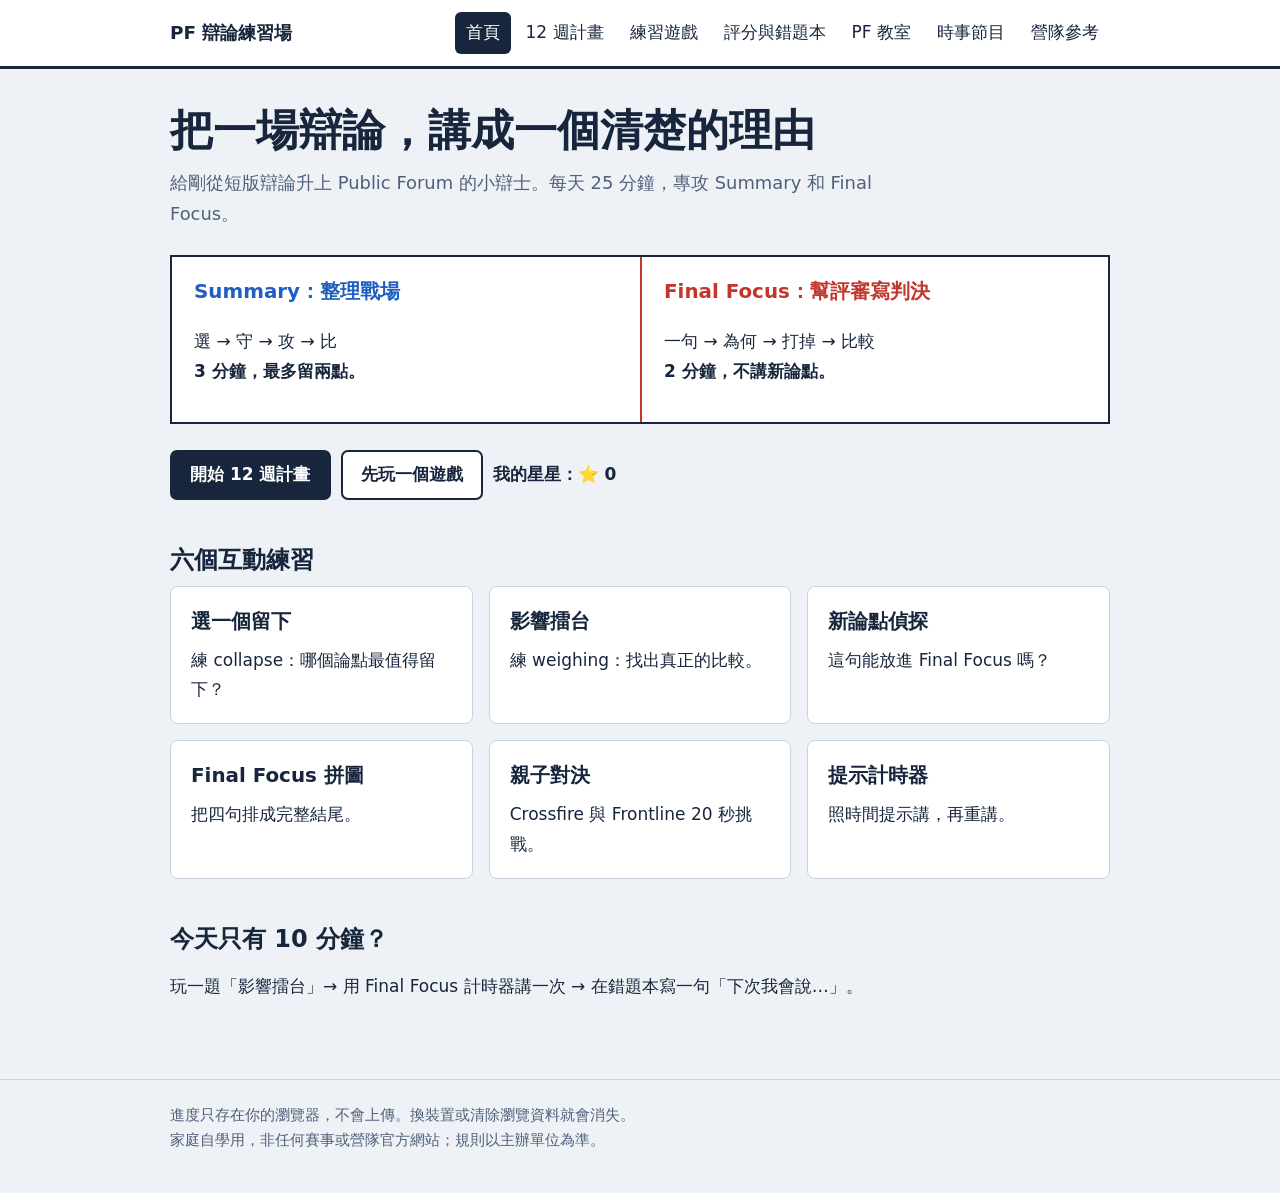
==== index.html @ 6cc1cc4f "Add PF debate 12-week plan and practice games Co-Authored-By: Claude Opus 5.5 <noreply@anthropic.com" ====
<!DOCTYPE html>
<html lang="zh-Hant">
<head>
<meta charset="utf-8">
<meta name="viewport" content="width=device-width,initial-scale=1">
<title>首頁｜PF 辯論練習場</title>
<meta name="description" content="Public Forum 12 週練習計畫與親子互動遊戲">
<link rel="icon" href="favicon.svg">
<link rel="stylesheet" href="style.css">
</head>
<body>
<header><div class="wrap"><a class="logo" href="index.html">PF 辯論練習場</a>
<nav aria-label="主選單"><a href="index.html" aria-current="page">首頁</a><a href="plan.html">12 週計畫</a><a href="games.html">練習遊戲</a><a href="score.html">評分與錯題本</a><a href="learn.html">PF 教室</a><a href="news.html">時事節目</a><a href="camps.html">營隊參考</a></nav></div></header>
<main class="wrap">
<h1>把一場辯論，講成一個清楚的理由</h1><p class="lead">給剛從短版辯論升上 Public Forum 的小辯士。每天 25 分鐘，專攻 Summary 和 Final Focus。</p>
<div class="flow"><div><h3 class="p">Summary：整理戰場</h3><p>選 → 守 → 攻 → 比<br><b>3 分鐘，最多留兩點。</b></p></div><div><h3 class="c">Final Focus：幫評審寫判決</h3><p>一句 → 為何 → 打掉 → 比較<br><b>2 分鐘，不講新論點。</b></p></div></div>
<p class="row"><a class="btn go" href="plan.html">開始 12 週計畫</a><a class="btn" href="games.html">先玩一個遊戲</a><span class="stars">我的星星：⭐ <span data-stars>0</span></span></p>
<h2>六個互動練習</h2><div class="grid"><a class="card" href="games.html#collapse"><h3>選一個留下</h3>練 collapse：哪個論點最值得留下？</a><a class="card" href="games.html#weigh"><h3>影響擂台</h3>練 weighing：找出真正的比較。</a><a class="card" href="games.html#detective"><h3>新論點偵探</h3>這句能放進 Final Focus 嗎？</a><a class="card" href="games.html#puzzle"><h3>Final Focus 拼圖</h3>把四句排成完整結尾。</a><a class="card" href="games.html#duel"><h3>親子對決</h3>Crossfire 與 Frontline 20 秒挑戰。</a><a class="card" href="games.html#timer"><h3>提示計時器</h3>照時間提示講，再重講。</a></div>
<h2>今天只有 10 分鐘？</h2><p>玩一題「影響擂台」→ 用 Final Focus 計時器講一次 → 在錯題本寫一句「下次我會說…」。</p>
</main>
<footer><div class="wrap small">進度只存在你的瀏覽器，不會上傳。換裝置或清除瀏覽資料就會消失。<br>家庭自學用，非任何賽事或營隊官方網站；規則以主辦單位為準。</div></footer>
<script src="app.js"></script>
</body>
</html>
---- style.css ----
:root{--bg:#eef2f6;--paper:#fff;--ink:#17263c;--soft:#50607a;--line:#c9d4e2;--pro:#1f5fbf;--con:#c2362b;--ok:#1d7a4f;--mark:#ffe06b;--probg:#e6effb}
@media(prefers-color-scheme:dark){:root{--bg:#0f1826;--paper:#18243a;--ink:#e9eff8;--soft:#a9b8ce;--line:#34455f;--pro:#86b6ff;--con:#ff9a8f;--ok:#6fd3a2;--mark:#6b5a10;--probg:#1a3155}}
*{box-sizing:border-box}
body{margin:0;background:var(--bg);color:var(--ink);font:17px/1.75 "Noto Sans TC","Microsoft JhengHei","PingFang TC",system-ui,sans-serif}
a{color:var(--pro)}.wrap{max-width:980px;margin:auto;padding-left:20px;padding-right:20px}
header{background:var(--paper);border-bottom:3px solid var(--ink)}
header .wrap{display:flex;flex-wrap:wrap;gap:6px 22px;align-items:center;padding-top:12px;padding-bottom:12px}
.logo{font-weight:800;font-size:1.15rem;color:var(--ink);text-decoration:none;margin-right:auto}
nav{display:flex;flex-wrap:wrap;gap:4px}nav a{padding:6px 11px;border-radius:6px;text-decoration:none;color:var(--ink)}
nav a:hover{background:var(--probg)}nav a[aria-current]{background:var(--ink);color:var(--paper)}
main{padding-top:34px;padding-bottom:60px}h1{font-size:clamp(1.8rem,5vw,2.7rem);line-height:1.25;margin:0 0 10px}h2{margin:44px 0 10px;font-size:1.5rem;line-height:1.35}h3{margin:20px 0 6px}
.lead{font-size:1.12rem;color:var(--soft);max-width:42em;margin-top:0}
.flow{display:grid;grid-template-columns:1fr 1fr;background:var(--paper);border:2px solid var(--ink);margin:26px 0}
.flow>div{padding:18px 22px}.flow>div+div{border-left:2px solid var(--con)}.flow h3{margin:0}.p{color:var(--pro)}.c{color:var(--con)}
.grid{display:grid;grid-template-columns:repeat(auto-fit,minmax(min(100%,270px),1fr));gap:16px}
.card{background:var(--paper);border:1px solid var(--line);border-radius:8px;padding:18px 20px}.card h3{margin-top:0}a.card{text-decoration:none;color:var(--ink)}a.card:hover{border-color:var(--pro);box-shadow:0 0 0 1px var(--pro)}
button,.btn{font:inherit;font-weight:700;min-height:46px;padding:8px 18px;border-radius:7px;border:2px solid var(--ink);background:var(--paper);color:var(--ink);cursor:pointer;text-decoration:none;display:inline-block}
button:hover:not(:disabled){background:var(--probg)}.go,.go:hover:not(:disabled){background:var(--ink);color:var(--paper)}button:disabled{cursor:default;opacity:.8}
:focus-visible{outline:3px solid var(--pro);outline-offset:2px}
.tw{overflow-x:auto;background:var(--paper);border:1px solid var(--line);border-radius:8px}table{border-collapse:collapse;width:100%;min-width:560px}th,td{padding:10px 13px;text-align:left;vertical-align:top;border-bottom:1px solid var(--line)}th{background:var(--probg)}tr:last-child td{border-bottom:0}
.week{background:var(--paper);border:1px solid var(--line);border-left:6px solid var(--pro);border-radius:6px;padding:14px 18px;margin:12px 0}.week.done{border-left-color:var(--ok)}.week summary{font-weight:700;cursor:pointer}.week label{display:flex;gap:10px;margin:7px 0}
input[type=checkbox]{width:21px;height:21px;flex:none;margin-top:5px}input[type=text],select{font:inherit;width:100%;padding:9px;border:1px solid var(--soft);border-radius:6px;background:var(--paper);color:var(--ink)}
.opts{display:grid;gap:10px;margin:14px 0}.opts button{text-align:left;font-weight:500;border-color:var(--line)}.opts .right{border-color:var(--ok);box-shadow:inset 5px 0 var(--ok)}.opts .wrong{border-color:var(--con);box-shadow:inset 5px 0 var(--con)}
.fb{min-height:3em;padding:10px 14px;border-left:5px solid var(--mark);background:var(--bg);border-radius:4px;margin-bottom:14px}.fb:empty{visibility:hidden}
.game{background:var(--paper);border:2px solid var(--ink);border-radius:10px;padding:clamp(16px,4vw,28px);margin:18px 0}.tabs{display:flex;gap:8px;flex-wrap:wrap}.tabs button[aria-pressed=true]{background:var(--ink);color:var(--paper)}
.q{font-size:1.2rem;font-weight:700}.clock{font-size:clamp(3.5rem,14vw,6rem);font-weight:800;font-variant-numeric:tabular-nums;line-height:1.1;margin:8px 0}.clock.end{color:var(--con)}.cue{background:var(--mark);padding:10px 14px;border-radius:6px;font-weight:700}
.row{display:flex;gap:10px;flex-wrap:wrap;align-items:center;margin:12px 0}.stars{font-weight:700}.bar{height:12px;background:var(--line);border-radius:6px;overflow:hidden}.bar i{display:block;height:100%;background:var(--ok);width:0}
.sort{padding:0;list-style:none}.sort li{display:flex;gap:8px;align-items:center;background:var(--bg);margin:8px 0;padding:10px;border-radius:6px}.sort span{flex:1}.sort button{min-width:46px;padding:4px}
.small{font-size:.92rem;color:var(--soft)}footer{border-top:1px solid var(--line);padding:22px 0 40px}
@media(max-width:600px){.flow{grid-template-columns:1fr}.flow>div+div{border-left:0;border-top:2px solid var(--con)}}
@media print{header,footer,.np{display:none}body{background:#fff}.week{break-inside:avoid}}
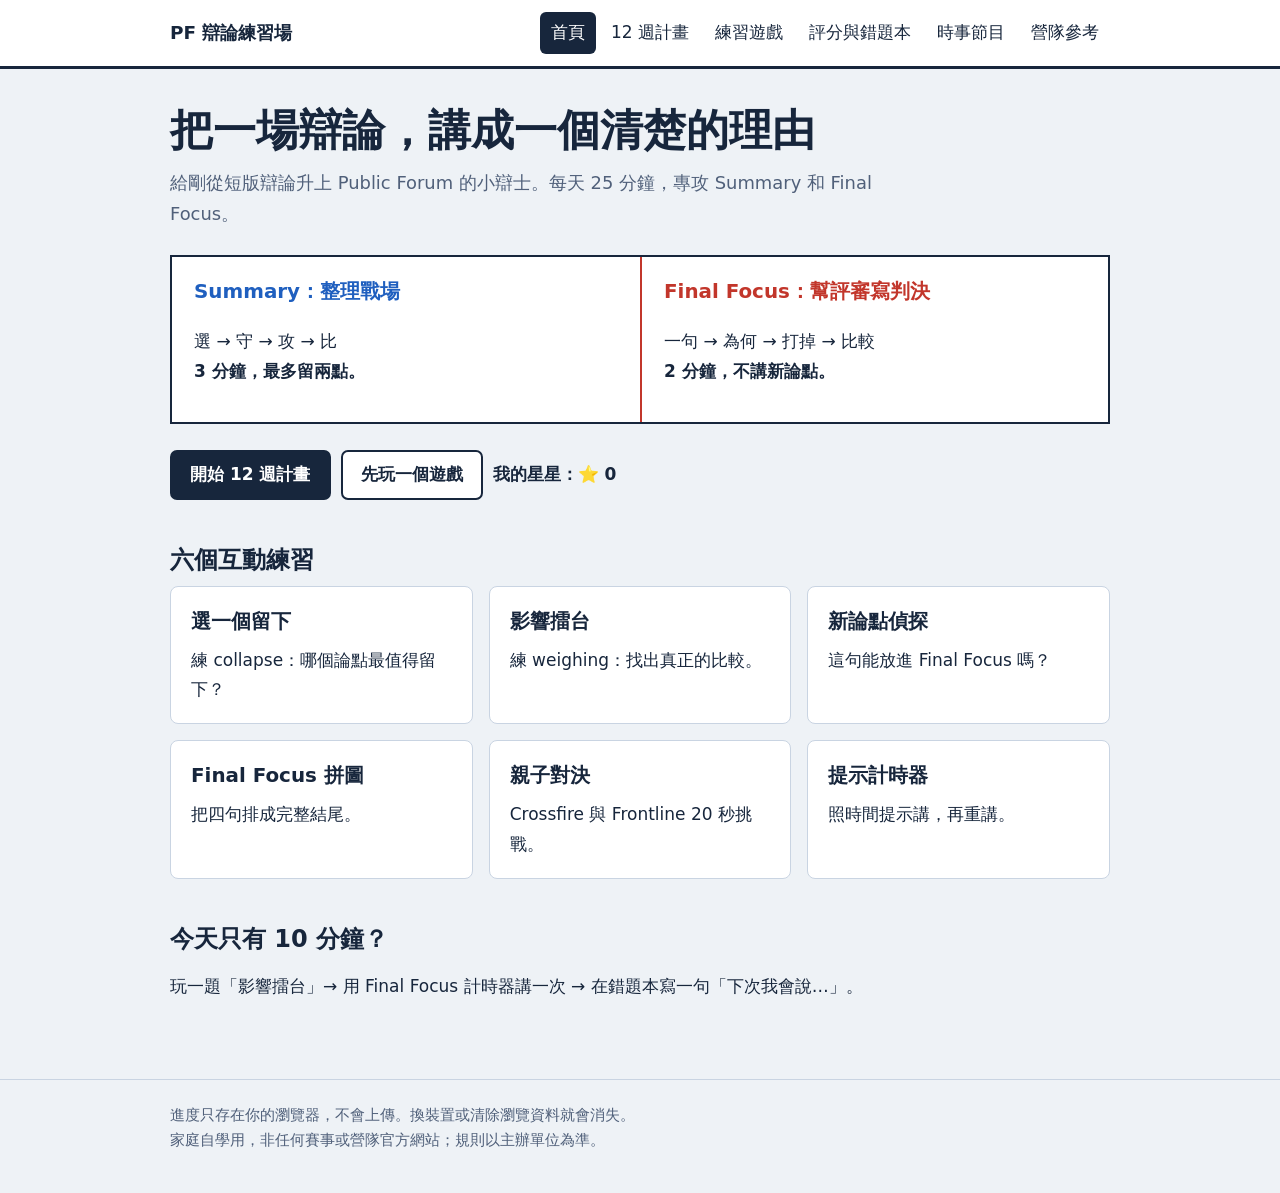
==== commit 4b49537b: "Remove PF classroom page Co-Authored-By: Claude Opus 5.5 <noreply@anthropic.com>" ====
--- a/index.html
+++ b/index.html
@@ -10,7 +10,7 @@
 </head>
 <body>
 <header><div class="wrap"><a class="logo" href="index.html">PF 辯論練習場</a>
-<nav aria-label="主選單"><a href="index.html" aria-current="page">首頁</a><a href="plan.html">12 週計畫</a><a href="games.html">練習遊戲</a><a href="score.html">評分與錯題本</a><a href="learn.html">PF 教室</a><a href="news.html">時事節目</a><a href="camps.html">營隊參考</a></nav></div></header>
+<nav aria-label="主選單"><a href="index.html" aria-current="page">首頁</a><a href="plan.html">12 週計畫</a><a href="games.html">練習遊戲</a><a href="score.html">評分與錯題本</a><a href="news.html">時事節目</a><a href="camps.html">營隊參考</a></nav></div></header>
 <main class="wrap">
 <h1>把一場辯論，講成一個清楚的理由</h1><p class="lead">給剛從短版辯論升上 Public Forum 的小辯士。每天 25 分鐘，專攻 Summary 和 Final Focus。</p>
 <div class="flow"><div><h3 class="p">Summary：整理戰場</h3><p>選 → 守 → 攻 → 比<br><b>3 分鐘，最多留兩點。</b></p></div><div><h3 class="c">Final Focus：幫評審寫判決</h3><p>一句 → 為何 → 打掉 → 比較<br><b>2 分鐘，不講新論點。</b></p></div></div>
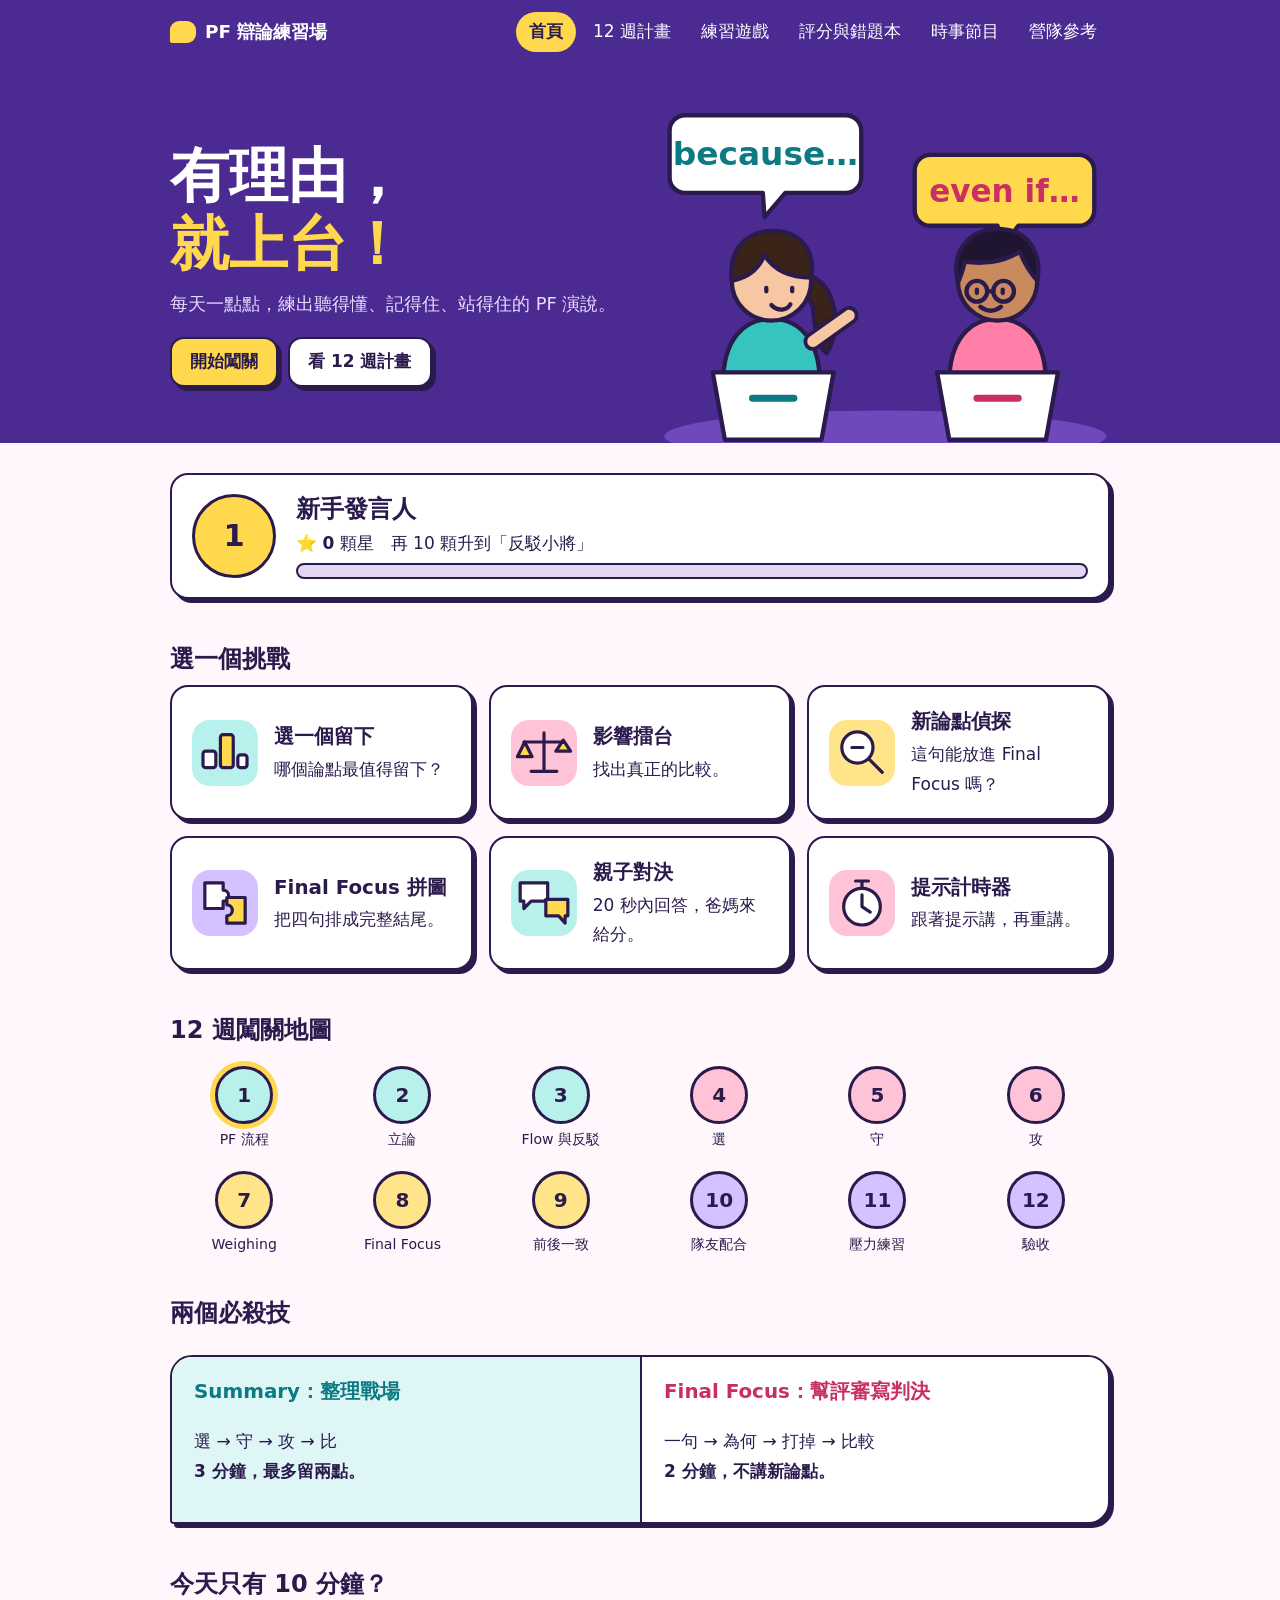
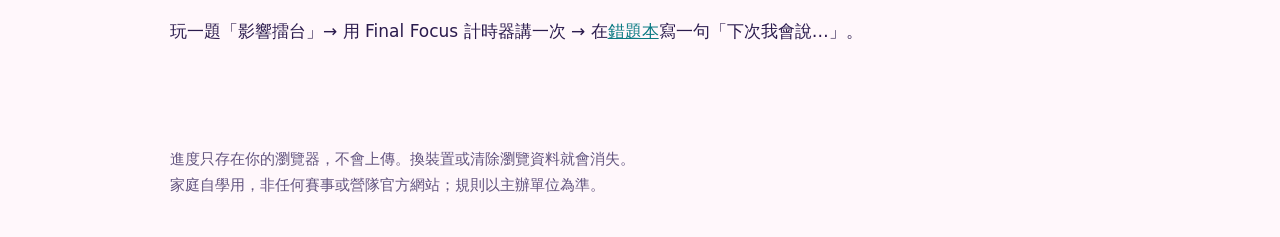
==== commit 5994d7ad: "Redesign site with debate stage theme, levels and journey map Co-Authored-By: Claude Opus 5.5 <norep" ====
--- a/index.html
+++ b/index.html
@@ -5,20 +5,28 @@
 <meta name="viewport" content="width=device-width,initial-scale=1">
 <title>首頁｜PF 辯論練習場</title>
 <meta name="description" content="Public Forum 12 週練習計畫與親子互動遊戲">
-<link rel="icon" href="favicon.svg">
-<link rel="stylesheet" href="style.css">
+<link rel="icon" href="favicon.svg?v=4">
+<link rel="stylesheet" href="style.css?v=4">
 </head>
 <body>
 <header><div class="wrap"><a class="logo" href="index.html">PF 辯論練習場</a>
 <nav aria-label="主選單"><a href="index.html" aria-current="page">首頁</a><a href="plan.html">12 週計畫</a><a href="games.html">練習遊戲</a><a href="score.html">評分與錯題本</a><a href="news.html">時事節目</a><a href="camps.html">營隊參考</a></nav></div></header>
-<main class="wrap">
-<h1>把一場辯論，講成一個清楚的理由</h1><p class="lead">給剛從短版辯論升上 Public Forum 的小辯士。每天 25 分鐘，專攻 Summary 和 Final Focus。</p>
-<div class="flow"><div><h3 class="p">Summary：整理戰場</h3><p>選 → 守 → 攻 → 比<br><b>3 分鐘，最多留兩點。</b></p></div><div><h3 class="c">Final Focus：幫評審寫判決</h3><p>一句 → 為何 → 打掉 → 比較<br><b>2 分鐘，不講新論點。</b></p></div></div>
-<p class="row"><a class="btn go" href="plan.html">開始 12 週計畫</a><a class="btn" href="games.html">先玩一個遊戲</a><span class="stars">我的星星：⭐ <span data-stars>0</span></span></p>
-<h2>六個互動練習</h2><div class="grid"><a class="card" href="games.html#collapse"><h3>選一個留下</h3>練 collapse：哪個論點最值得留下？</a><a class="card" href="games.html#weigh"><h3>影響擂台</h3>練 weighing：找出真正的比較。</a><a class="card" href="games.html#detective"><h3>新論點偵探</h3>這句能放進 Final Focus 嗎？</a><a class="card" href="games.html#puzzle"><h3>Final Focus 拼圖</h3>把四句排成完整結尾。</a><a class="card" href="games.html#duel"><h3>親子對決</h3>Crossfire 與 Frontline 20 秒挑戰。</a><a class="card" href="games.html#timer"><h3>提示計時器</h3>照時間提示講，再重講。</a></div>
-<h2>今天只有 10 分鐘？</h2><p>玩一題「影響擂台」→ 用 Final Focus 計時器講一次 → 在錯題本寫一句「下次我會說…」。</p>
-</main>
+<main>
+<section class="hero"><div class="wrap"><div class="copy"><h1>有理由，<br><mark>就上台！</mark></h1><p class="lead">每天一點點，練出聽得懂、記得住、站得住的 PF 演說。</p><p class="row"><a class="btn go" href="games.html">開始闖關</a><a class="btn" href="plan.html">看 12 週計畫</a></p></div><svg viewBox="0 0 520 400" role="img" aria-label="兩位小辯士站在講台前互相討論" stroke="#2b1b4d" stroke-width="5" stroke-linejoin="round" stroke-linecap="round">
+<ellipse cx="260" cy="392" rx="256" ry="30" fill="#6d49bd" stroke="none"/>
+<g class="b1"><path d="M28 20h186a18 18 0 0 1 18 18v54a18 18 0 0 1-18 18h-70l-24 28-2-28H28A18 18 0 0 1 10 92V38a18 18 0 0 1 18-18z" fill="#fff"/><text x="121" y="78" text-anchor="middle" font-size="38" font-weight="900" fill="#0b7a83" stroke="none" font-family="system-ui,sans-serif">because…</text></g>
+<g class="b2"><path d="M312 66h172a18 18 0 0 1 18 18v46a18 18 0 0 1-18 18h-70l-20 26-4-26h-78a18 18 0 0 1-18-18V84a18 18 0 0 1 18-18z" fill="#ffd84d"/><text x="398" y="121" text-anchor="middle" font-size="36" font-weight="900" fill="#c92f62" stroke="none" font-family="system-ui,sans-serif">even if…</text></g>
+<path d="M158 204c44-2 54 60 34 92-12-10-14-30-16-54z" fill="#3a2418"/><path d="M72 330c0-50 24-74 56-74s56 24 56 74z" fill="#35c4c0"/><path d="M176 282l42-30" fill="none" stroke-width="22"/><path d="M176 282l42-30" fill="none" stroke="#f7c7a3" stroke-width="13"/><circle cx="128" cy="212" r="46" fill="#f7c7a3"/><path d="M82 212c-4-40 20-58 48-58s50 20 44 54c-26 0-44-10-54-26-8 18-20 26-38 30z" fill="#3a2418"/><path d="M122 220v4M152 220v4M128 240c8 8 18 6 22-1" fill="none"/>
+<path d="M60 318h140l-14 78H74z" fill="#fff"/><path d="M106 348h48" stroke="#0b7a83" stroke-width="8"/>
+<path d="M334 330c0-50 24-74 56-74s56 24 56 74z" fill="#ff7fa8"/><circle cx="390" cy="212" r="46" fill="#c98a5e"/><path d="M344 214c-10-46 24-66 52-62 30 2 46 28 40 60-10-12-16-22-20-34-22 14-44 14-64 12-2 8-4 16-8 24z" fill="#1f1530"/><path d="M366 222v4M396 222v4M370 242c8 6 16 6 24 0" fill="none"/><circle cx="366" cy="224" r="12" fill="none"/><circle cx="397" cy="224" r="12" fill="none"/><path d="M378 224h7"/>
+<path d="M320 318h140l-14 78H334z" fill="#fff"/><path d="M366 348h48" stroke="#c92f62" stroke-width="8"/></svg></div></section>
+<div class="wrap">
+<section class="card level"><div class="badge" id="lv">1</div><div><h2 id="lvname">新手發言人</h2><p>⭐ <b data-stars>0</b> 顆星　<span id="lvnext"></span></p><div class="bar"><i id="lvbar"></i></div></div></section>
+<h2>選一個挑戰</h2><div class="grid"><a class="card gcard" href="games.html#collapse"><svg viewBox="0 0 72 72" aria-hidden="true" style="--c:#b8f0ec" stroke="#2b1b4d" stroke-width="3.5" stroke-linejoin="round" stroke-linecap="round"><rect x="12" y="34" width="14" height="18" rx="3" fill="#fff"/><rect x="31" y="16" width="14" height="36" rx="3" fill="#ffd84d"/><rect x="50" y="38" width="10" height="14" rx="3" fill="#fff"/></svg><div><h3>選一個留下</h3>哪個論點最值得留下？</div></a><a class="card gcard" href="games.html#weigh"><svg viewBox="0 0 72 72" aria-hidden="true" style="--c:#ffc3d7" stroke="#2b1b4d" stroke-width="3.5" stroke-linejoin="round" stroke-linecap="round"><path d="M36 14v42M22 56h28M14 24h44" fill="none"/><path d="M7 40l8-16 8 16zM49 34l8-12 8 12z" fill="#ffd84d"/></svg><div><h3>影響擂台</h3>找出真正的比較。</div></a><a class="card gcard" href="games.html#detective"><svg viewBox="0 0 72 72" aria-hidden="true" style="--c:#ffe48a" stroke="#2b1b4d" stroke-width="3.5" stroke-linejoin="round" stroke-linecap="round"><circle cx="31" cy="30" r="17" fill="#fff"/><path d="M44 43l14 14M25 30h12" fill="none"/></svg><div><h3>新論點偵探</h3>這句能放進 Final Focus 嗎？</div></a><a class="card gcard" href="games.html#puzzle"><svg viewBox="0 0 72 72" aria-hidden="true" style="--c:#d3c2ff" stroke="#2b1b4d" stroke-width="3.5" stroke-linejoin="round" stroke-linecap="round"><path d="M14 14h20v8a6 6 0 1 1 0 12v8H14z" fill="#fff"/><path d="M38 30h20v28H38v-8a6 6 0 1 0 0-12z" fill="#ffd84d"/></svg><div><h3>Final Focus 拼圖</h3>把四句排成完整結尾。</div></a><a class="card gcard" href="games.html#duel"><svg viewBox="0 0 72 72" aria-hidden="true" style="--c:#b8f0ec" stroke="#2b1b4d" stroke-width="3.5" stroke-linejoin="round" stroke-linecap="round"><path d="M10 14h30v20H22l-8 8v-8h-4z" fill="#fff"/><path d="M62 32H38v18h14l7 8v-8h3z" fill="#ffd84d"/></svg><div><h3>親子對決</h3>20 秒內回答，爸媽來給分。</div></a><a class="card gcard" href="games.html#timer"><svg viewBox="0 0 72 72" aria-hidden="true" style="--c:#ffc3d7" stroke="#2b1b4d" stroke-width="3.5" stroke-linejoin="round" stroke-linecap="round"><circle cx="36" cy="40" r="20" fill="#fff"/><path d="M36 27v13l9 6M29 12h14M36 12v8" fill="none"/></svg><div><h3>提示計時器</h3>跟著提示講，再重講。</div></a></div>
+<h2>12 週闖關地圖</h2><ol class="map" id="map"><li data-w="0"><a href="plan.html#w1"><b>1</b>PF 流程</a></li><li data-w="1"><a href="plan.html#w2"><b>2</b>立論</a></li><li data-w="2"><a href="plan.html#w3"><b>3</b>Flow 與反駁</a></li><li data-w="3"><a href="plan.html#w4"><b>4</b>選</a></li><li data-w="4"><a href="plan.html#w5"><b>5</b>守</a></li><li data-w="5"><a href="plan.html#w6"><b>6</b>攻</a></li><li data-w="6"><a href="plan.html#w7"><b>7</b>Weighing</a></li><li data-w="7"><a href="plan.html#w8"><b>8</b>Final Focus</a></li><li data-w="8"><a href="plan.html#w9"><b>9</b>前後一致</a></li><li data-w="9"><a href="plan.html#w10"><b>10</b>隊友配合</a></li><li data-w="10"><a href="plan.html#w11"><b>11</b>壓力練習</a></li><li data-w="11"><a href="plan.html#w12"><b>12</b>驗收</a></li></ol>
+<h2>兩個必殺技</h2><div class="flow"><div><h3 class="p">Summary：整理戰場</h3><p>選 → 守 → 攻 → 比<br><b>3 分鐘，最多留兩點。</b></p></div><div><h3 class="c">Final Focus：幫評審寫判決</h3><p>一句 → 為何 → 打掉 → 比較<br><b>2 分鐘，不講新論點。</b></p></div></div>
+<h2>今天只有 10 分鐘？</h2><p>玩一題「影響擂台」→ 用 Final Focus 計時器講一次 → 在<a href="score.html">錯題本</a>寫一句「下次我會說…」。</p></div></main>
 <footer><div class="wrap small">進度只存在你的瀏覽器，不會上傳。換裝置或清除瀏覽資料就會消失。<br>家庭自學用，非任何賽事或營隊官方網站；規則以主辦單位為準。</div></footer>
-<script src="app.js"></script>
+<script src="app.js?v=4"></script><script src="home.js?v=4"></script>
 </body>
 </html>
--- a/style.css
+++ b/style.css
@@ -29,3 +29,32 @@
 .small{font-size:.92rem;color:var(--soft)}footer{border-top:1px solid var(--line);padding:22px 0 40px}
 @media(max-width:600px){.flow{grid-template-columns:1fr}.flow>div+div{border-left:0;border-top:2px solid var(--con)}}
 @media print{header,footer,.np{display:none}body{background:#fff}.week{break-inside:avoid}}
+
+/* 辯論舞台主題 */
+:root{--bg:#fff7fb;--paper:#fff;--ink:#2b1b4d;--soft:#62547f;--line:#e2d6f0;--pro:#0b7a83;--con:#c92f62;--ok:#0f8a5f;--mark:#ffd84d;--probg:#def6f5;--plum:#4b2a91;--pop:4px 4px 0 var(--ink)}
+@media(prefers-color-scheme:dark){:root{--bg:#1a1230;--paper:#271c45;--ink:#f6f0ff;--soft:#c5b8e0;--line:#4a3b70;--pro:#6fe0df;--con:#ff8fb3;--ok:#6ce0b0;--mark:#ffd84d;--probg:#1c4350;--plum:#4b2a91;--pop:4px 4px 0 #0c0718}}
+html{scroll-padding-top:20px}
+header{border-bottom:0;background:var(--plum)}.logo{color:#fff;display:flex;align-items:center;gap:9px}.logo::before{content:"";width:26px;height:22px;border-radius:9px 9px 9px 2px;background:#ffd84d}
+nav a{color:#fff;border-radius:99px;padding:5px 13px}nav a:hover{background:rgba(255,255,255,.18)}nav a[aria-current]{background:#ffd84d;color:#2b1b4d;font-weight:700}
+h1{font-weight:900}h2{font-weight:900}
+main:has(.hero){padding-top:0}
+.hero{background:var(--plum);color:#fff;overflow:hidden}.hero .wrap{display:grid;grid-template-columns:1.05fr 1fr;gap:20px;align-items:end;padding-top:34px}
+.hero h1{font-size:clamp(2.2rem,5.4vw,3.7rem);line-height:1.15}.hero .lead{color:#e8dcff}.hero .copy{padding-bottom:44px}.hero svg{display:block;width:100%;height:auto}.hero mark{background:none;color:#ffd84d}
+.hero .btn{border-color:#2b1b4d;color:#2b1b4d;background:#fff;box-shadow:4px 4px 0 #2b1b4d}.hero .btn.go{background:#ffd84d;color:#2b1b4d}
+.b1{animation:bob 3s ease-in-out infinite}.b2{animation:bob 3s 1.5s ease-in-out infinite}@keyframes bob{50%{transform:translateY(-8px)}}
+button,.btn{border-radius:14px;transition:transform .12s,box-shadow .12s}.btn,.go{box-shadow:var(--pop)}.btn:hover,.go:hover:not(:disabled){transform:translate(-1px,-2px);box-shadow:5px 6px 0 var(--ink)}.btn:active,.go:active:not(:disabled){transform:translate(3px,3px);box-shadow:none}
+.go,.go:hover:not(:disabled){background:#ffd84d;color:#2b1b4d;border-color:#2b1b4d}.go:disabled{opacity:.45;box-shadow:none}
+.card,.week,.tw,.game{border:2px solid var(--ink);border-radius:18px}.card,.game{box-shadow:var(--pop)}.week{border-left-width:10px;border-left-color:var(--pro)}.week.done summary::after{content:" ✓ 過關";color:var(--ok)}
+.gcard{display:flex;gap:16px;align-items:center;transition:transform .15s}.gcard:hover{transform:translateY(-5px) rotate(-.6deg)}.gcard svg{width:66px;height:66px;flex:none;border-radius:18px;background:var(--c)}.gcard h3{margin:0}a.card:hover{border-color:var(--ink);box-shadow:6px 8px 0 var(--ink)}
+.level{display:grid;grid-template-columns:auto 1fr;gap:6px 20px;align-items:center;margin-top:30px}.level .badge{width:84px;height:84px;border-radius:50%;background:#ffd84d;color:#2b1b4d;border:3px solid var(--ink);display:grid;place-items:center;font-weight:900;font-size:1.9rem}.level h2{margin:0}.level p{margin:4px 0}
+.bar{height:16px;border:2px solid var(--ink);border-radius:99px}.bar i{background:var(--pro);transition:width .5s}
+.map{display:grid;grid-template-columns:repeat(6,1fr);gap:22px 10px;list-style:none;padding:0;margin:20px 0}.map a{display:block;text-align:center;text-decoration:none;color:var(--ink);font-size:.88rem;line-height:1.3}.map b{width:58px;height:58px;border-radius:50%;margin:0 auto 6px;display:grid;place-items:center;border:3px solid var(--ink);background:var(--paper);font-size:1.25rem}.map li:nth-child(n+4):nth-child(-n+6) b{background:#ffc3d7;color:#2b1b4d}.map li:nth-child(-n+3) b{background:#b8f0ec;color:#2b1b4d}.map li:nth-child(n+7):nth-child(-n+9) b{background:#ffe48a;color:#2b1b4d}.map li:nth-child(n+10) b{background:#d3c2ff;color:#2b1b4d}.map .done b{background:#0f8a5f!important;color:#fff!important}.map .now b{animation:bob 2s infinite;box-shadow:0 0 0 5px #ffd84d}
+.flow{border-radius:22px 22px 22px 4px;overflow:hidden;box-shadow:var(--pop)}.flow>div+div{border-left:2px solid var(--ink)}.flow>div:first-child{background:var(--probg)}
+.tabs button{border-radius:99px}.tabs button[aria-pressed=true]{background:var(--plum);color:#fff;border-color:var(--plum)}
+.game{padding:clamp(18px,4vw,36px);min-height:380px}.game .q{font-size:1.35rem}.opts button{border-color:var(--ink);padding:12px 18px;background:var(--bg);border-radius:18px 18px 18px 4px}.opts button:hover:not(:disabled){background:var(--probg);transform:translateX(6px)}.opts .right{background:var(--probg)}.fb{border-radius:12px;border-left:8px solid var(--mark)}
+.right{animation:pop .35s}.wrong{animation:shake .3s}@keyframes pop{50%{transform:scale(1.03)}}@keyframes shake{25%{transform:translateX(-6px)}75%{transform:translateX(6px)}}
+.cue{color:#2b1b4d;border-radius:18px 18px 18px 4px;font-size:1.15rem}.sort li{border:2px solid var(--line);border-radius:14px}th{background:var(--probg)}
+.bit{position:fixed;z-index:9;width:11px;height:15px;pointer-events:none;border-radius:3px}
+footer{border-top:0}
+@media(max-width:700px){.hero .wrap{grid-template-columns:1fr}.hero .copy{padding-bottom:0}.map{grid-template-columns:repeat(3,1fr)}.flow>div+div{border-left:0;border-top:2px solid var(--ink)}}
+@media(prefers-reduced-motion:reduce){*{animation:none!important;transition:none!important}}
